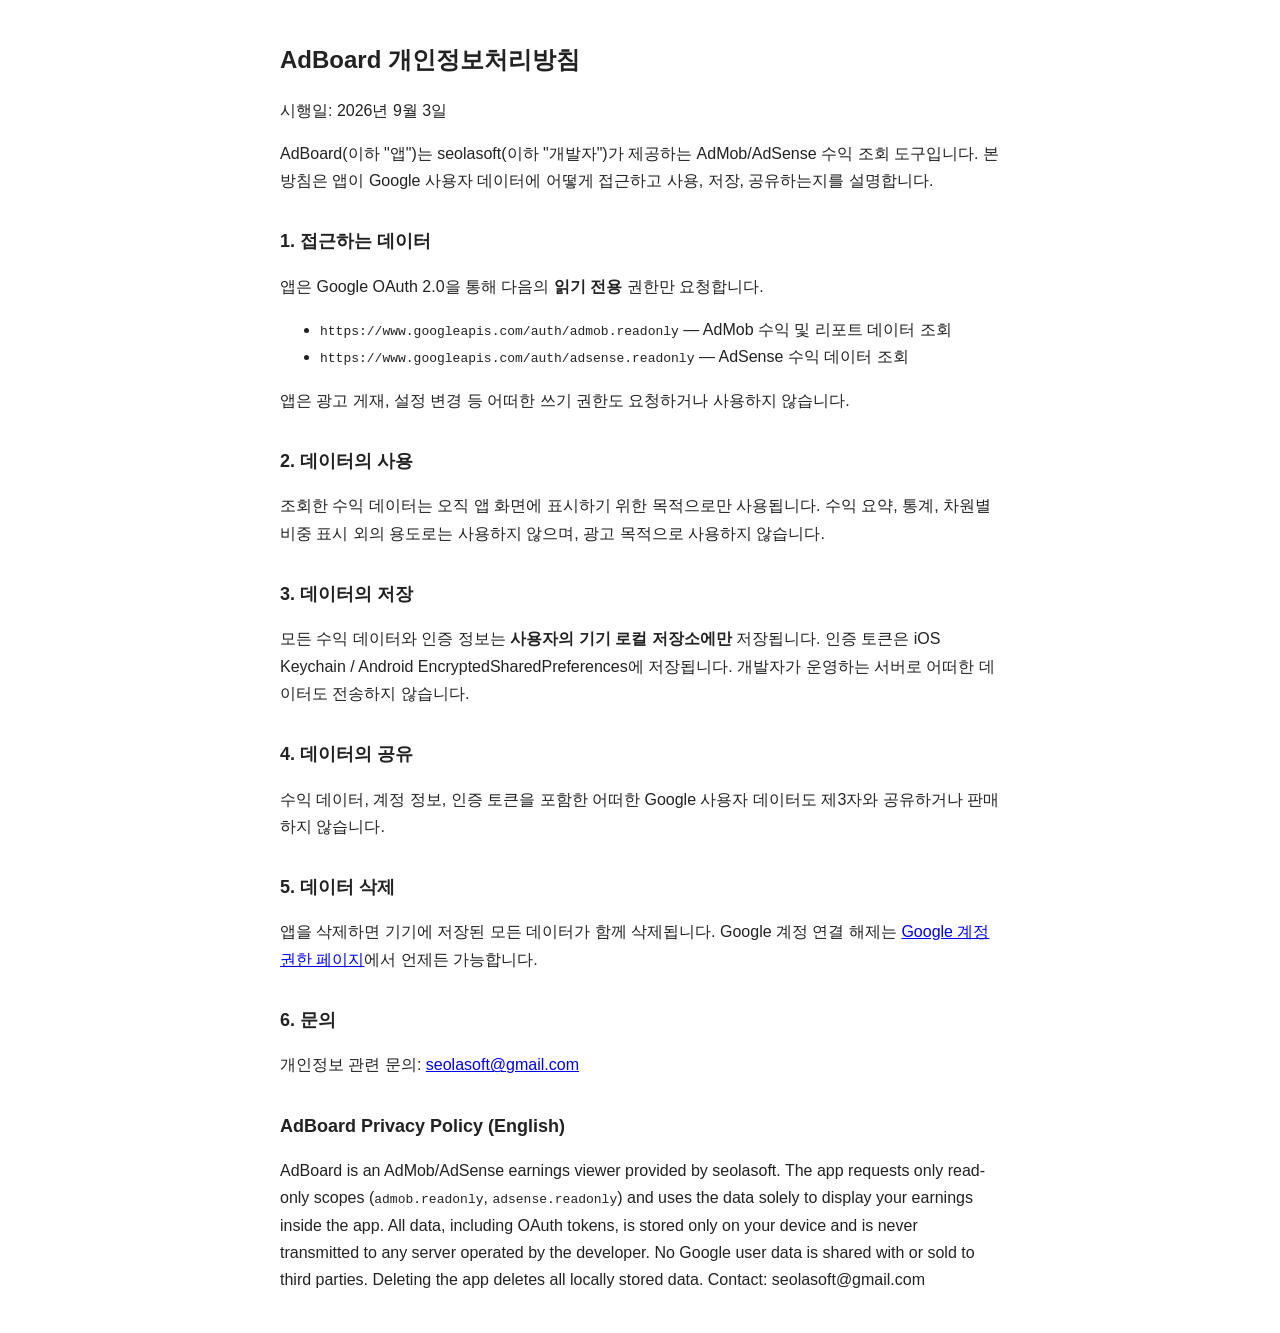
==== index.html @ 241811a0 "AdBoard privacy policy" ====
<!DOCTYPE html>
<html lang="ko">
<head>
<meta charset="utf-8">
<meta name="viewport" content="width=device-width, initial-scale=1">
<title>AdBoard 개인정보처리방침</title>
<style>body{max-width:720px;margin:40px auto;padding:0 20px;font-family:-apple-system,sans-serif;line-height:1.7;color:#222}h1{font-size:24px}h2{font-size:18px;margin-top:32px}</style>
</head>
<body>
<h1>AdBoard 개인정보처리방침</h1>
<p>시행일: 2026년 9월 3일</p>
<p>AdBoard(이하 "앱")는 seolasoft(이하 "개발자")가 제공하는 AdMob/AdSense 수익 조회 도구입니다. 본 방침은 앱이 Google 사용자 데이터에 어떻게 접근하고 사용, 저장, 공유하는지를 설명합니다.</p>

<h2>1. 접근하는 데이터</h2>
<p>앱은 Google OAuth 2.0을 통해 다음의 <strong>읽기 전용</strong> 권한만 요청합니다.</p>
<ul>
<li><code>https://www.googleapis.com/auth/admob.readonly</code> — AdMob 수익 및 리포트 데이터 조회</li>
<li><code>https://www.googleapis.com/auth/adsense.readonly</code> — AdSense 수익 데이터 조회</li>
</ul>
<p>앱은 광고 게재, 설정 변경 등 어떠한 쓰기 권한도 요청하거나 사용하지 않습니다.</p>

<h2>2. 데이터의 사용</h2>
<p>조회한 수익 데이터는 오직 앱 화면에 표시하기 위한 목적으로만 사용됩니다. 수익 요약, 통계, 차원별 비중 표시 외의 용도로는 사용하지 않으며, 광고 목적으로 사용하지 않습니다.</p>

<h2>3. 데이터의 저장</h2>
<p>모든 수익 데이터와 인증 정보는 <strong>사용자의 기기 로컬 저장소에만</strong> 저장됩니다. 인증 토큰은 iOS Keychain / Android EncryptedSharedPreferences에 저장됩니다. 개발자가 운영하는 서버로 어떠한 데이터도 전송하지 않습니다.</p>

<h2>4. 데이터의 공유</h2>
<p>수익 데이터, 계정 정보, 인증 토큰을 포함한 어떠한 Google 사용자 데이터도 제3자와 공유하거나 판매하지 않습니다.</p>

<h2>5. 데이터 삭제</h2>
<p>앱을 삭제하면 기기에 저장된 모든 데이터가 함께 삭제됩니다. Google 계정 연결 해제는 <a href="https://myaccount.google.com/permissions">Google 계정 권한 페이지</a>에서 언제든 가능합니다.</p>

<h2>6. 문의</h2>
<p>개인정보 관련 문의: <a href="mailto:seolasoft@gmail.com">seolasoft@gmail.com</a></p>

<h2>AdBoard Privacy Policy (English)</h2>
<p>AdBoard is an AdMob/AdSense earnings viewer provided by seolasoft. The app requests only read-only scopes (<code>admob.readonly</code>, <code>adsense.readonly</code>) and uses the data solely to display your earnings inside the app. All data, including OAuth tokens, is stored only on your device and is never transmitted to any server operated by the developer. No Google user data is shared with or sold to third parties. Deleting the app deletes all locally stored data. Contact: seolasoft@gmail.com</p>
</body>
</html>
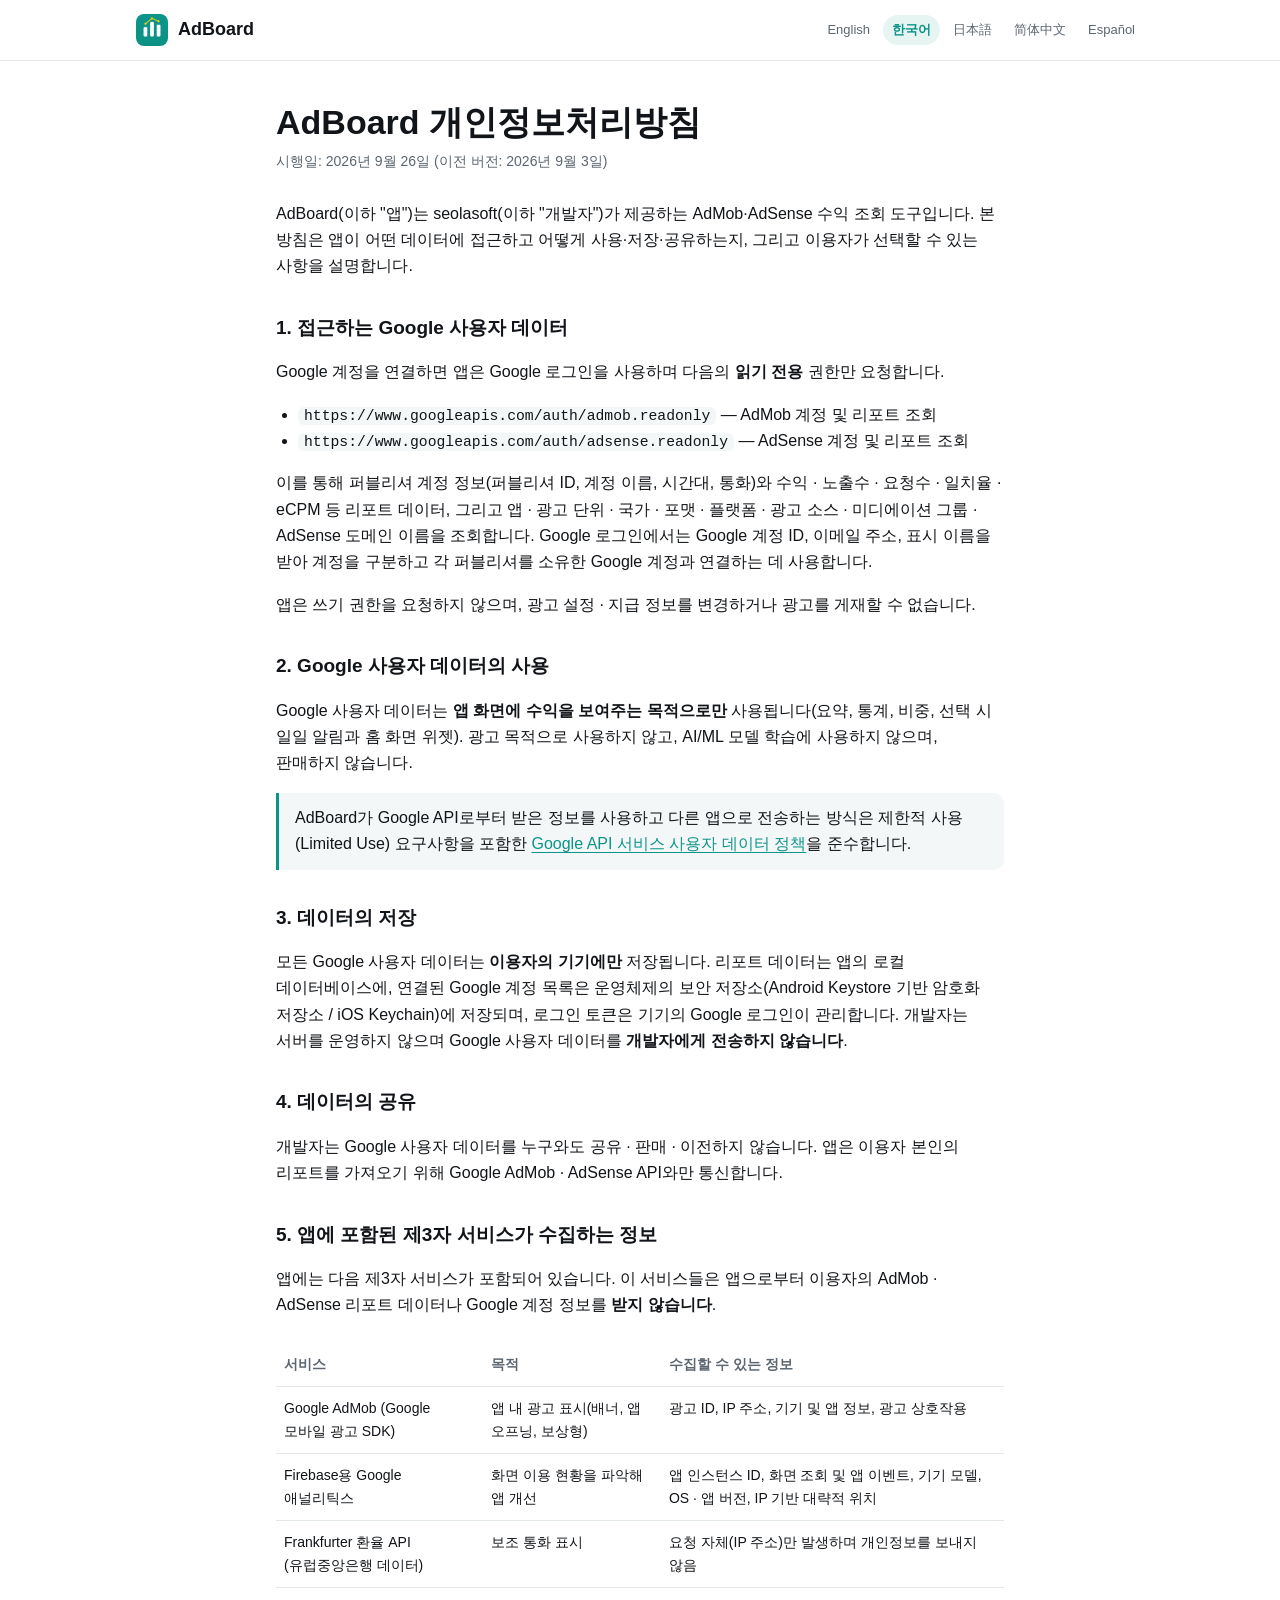
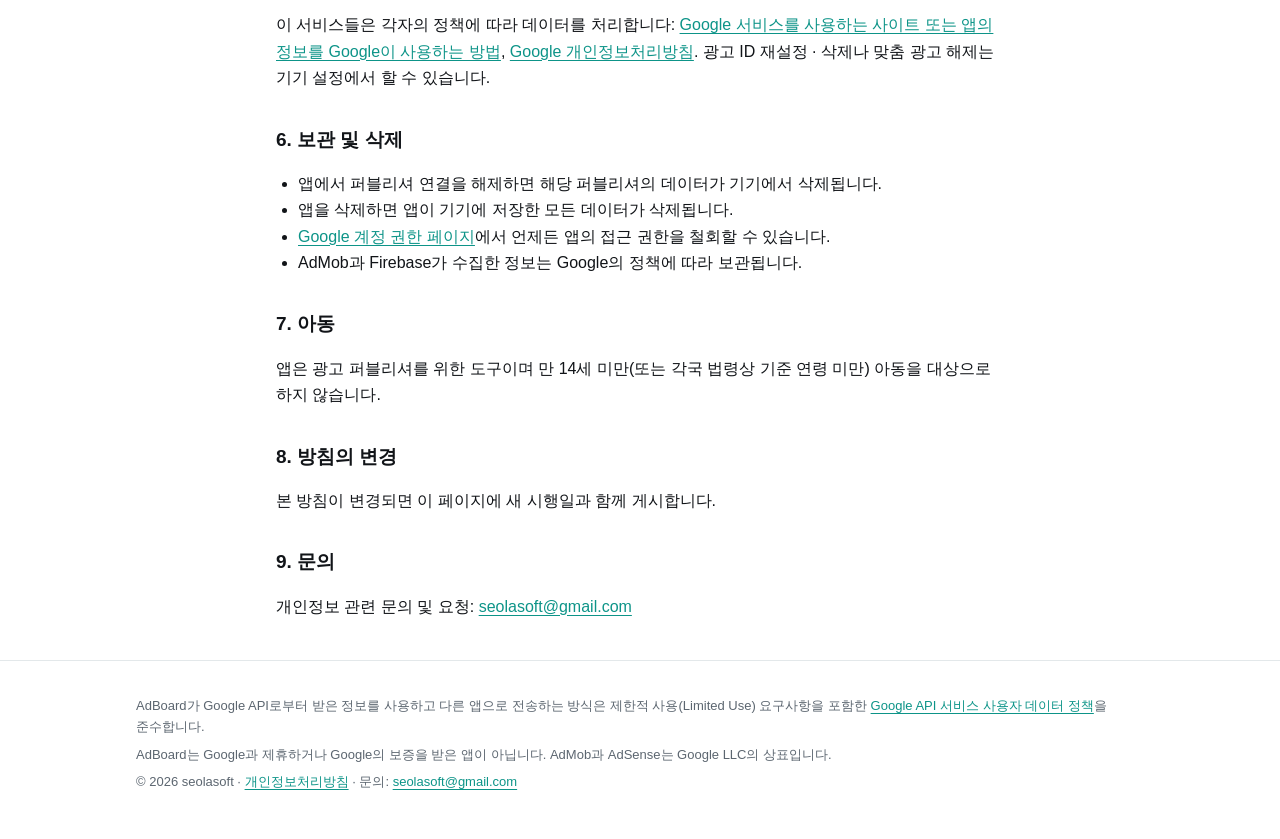
==== commit c13579d4: "5개 언어 앱 소개 페이지 추가 + 개인정보처리방침 갱신 - /<lang>/ 앱 소개 홈페이지(en/ko/ja/zh/es). OAuth 검증용 홈페이지는 /en/ - /<lang>" ====
--- a/index.html
+++ b/index.html
@@ -4,37 +4,28 @@
 <meta charset="utf-8">
 <meta name="viewport" content="width=device-width, initial-scale=1">
 <title>AdBoard 개인정보처리방침</title>
-<style>body{max-width:720px;margin:40px auto;padding:0 20px;font-family:-apple-system,sans-serif;line-height:1.7;color:#222}h1{font-size:24px}h2{font-size:18px;margin-top:32px}</style>
+<meta name="description" content="AdBoard(이하 &quot;앱&quot;)는 seolasoft(이하 &quot;개발자&quot;)가 제공하는 AdMob·AdSense 수익 조회 도구입니다. 본 방침은 앱이 어떤 데이터에 접근하고 어떻게 사용·저장·공유하는지, 그리고 이용자가 선택할 수 있는 사항을 설명합니다.">
+<link rel="canonical" href="https://blood8879.github.io/adboard-privacy/">
+<link rel="alternate" hreflang="en" href="https://blood8879.github.io/adboard-privacy/en/privacy.html"><link rel="alternate" hreflang="ko" href="https://blood8879.github.io/adboard-privacy/"><link rel="alternate" hreflang="ja" href="https://blood8879.github.io/adboard-privacy/ja/privacy.html"><link rel="alternate" hreflang="zh-Hans" href="https://blood8879.github.io/adboard-privacy/zh/privacy.html"><link rel="alternate" hreflang="es" href="https://blood8879.github.io/adboard-privacy/es/privacy.html"><link rel="alternate" hreflang="x-default" href="https://blood8879.github.io/adboard-privacy/en/privacy.html">
+<meta property="og:title" content="AdBoard 개인정보처리방침">
+<meta property="og:description" content="AdBoard(이하 &quot;앱&quot;)는 seolasoft(이하 &quot;개발자&quot;)가 제공하는 AdMob·AdSense 수익 조회 도구입니다. 본 방침은 앱이 어떤 데이터에 접근하고 어떻게 사용·저장·공유하는지, 그리고 이용자가 선택할 수 있는 사항을 설명합니다.">
+<meta property="og:image" content="https://blood8879.github.io/adboard-privacy/assets/icon-512.png">
+<meta name="theme-color" content="#0d9488">
+<link rel="icon" href="assets/icon-192.png">
+<link rel="stylesheet" href="assets/site.css">
 </head>
 <body>
+<header class="top"><div class="wrap"><a class="brand" href="ko/"><img src="assets/icon-192.png" alt="" width="32" height="32">AdBoard</a><nav class="langs" aria-label="Language"><a href="en/privacy.html" hreflang="en" lang="en">English</a><a href="./" hreflang="ko" lang="ko" aria-current="page">한국어</a><a href="ja/privacy.html" hreflang="ja" lang="ja">日本語</a><a href="zh/privacy.html" hreflang="zh-Hans" lang="zh-Hans">简体中文</a><a href="es/privacy.html" hreflang="es" lang="es">Español</a></nav></div></header>
+<main class="doc"><div class="wrap narrow">
 <h1>AdBoard 개인정보처리방침</h1>
-<p>시행일: 2026년 9월 3일</p>
-<p>AdBoard(이하 "앱")는 seolasoft(이하 "개발자")가 제공하는 AdMob/AdSense 수익 조회 도구입니다. 본 방침은 앱이 Google 사용자 데이터에 어떻게 접근하고 사용, 저장, 공유하는지를 설명합니다.</p>
-
-<h2>1. 접근하는 데이터</h2>
-<p>앱은 Google OAuth 2.0을 통해 다음의 <strong>읽기 전용</strong> 권한만 요청합니다.</p>
-<ul>
-<li><code>https://www.googleapis.com/auth/admob.readonly</code> — AdMob 수익 및 리포트 데이터 조회</li>
-<li><code>https://www.googleapis.com/auth/adsense.readonly</code> — AdSense 수익 데이터 조회</li>
-</ul>
-<p>앱은 광고 게재, 설정 변경 등 어떠한 쓰기 권한도 요청하거나 사용하지 않습니다.</p>
-
-<h2>2. 데이터의 사용</h2>
-<p>조회한 수익 데이터는 오직 앱 화면에 표시하기 위한 목적으로만 사용됩니다. 수익 요약, 통계, 차원별 비중 표시 외의 용도로는 사용하지 않으며, 광고 목적으로 사용하지 않습니다.</p>
-
-<h2>3. 데이터의 저장</h2>
-<p>모든 수익 데이터와 인증 정보는 <strong>사용자의 기기 로컬 저장소에만</strong> 저장됩니다. 인증 토큰은 iOS Keychain / Android EncryptedSharedPreferences에 저장됩니다. 개발자가 운영하는 서버로 어떠한 데이터도 전송하지 않습니다.</p>
-
-<h2>4. 데이터의 공유</h2>
-<p>수익 데이터, 계정 정보, 인증 토큰을 포함한 어떠한 Google 사용자 데이터도 제3자와 공유하거나 판매하지 않습니다.</p>
-
-<h2>5. 데이터 삭제</h2>
-<p>앱을 삭제하면 기기에 저장된 모든 데이터가 함께 삭제됩니다. Google 계정 연결 해제는 <a href="https://myaccount.google.com/permissions">Google 계정 권한 페이지</a>에서 언제든 가능합니다.</p>
-
-<h2>6. 문의</h2>
-<p>개인정보 관련 문의: <a href="mailto:seolasoft@gmail.com">seolasoft@gmail.com</a></p>
-
-<h2>AdBoard Privacy Policy (English)</h2>
-<p>AdBoard is an AdMob/AdSense earnings viewer provided by seolasoft. The app requests only read-only scopes (<code>admob.readonly</code>, <code>adsense.readonly</code>) and uses the data solely to display your earnings inside the app. All data, including OAuth tokens, is stored only on your device and is never transmitted to any server operated by the developer. No Google user data is shared with or sold to third parties. Deleting the app deletes all locally stored data. Contact: seolasoft@gmail.com</p>
+<p class="meta">시행일: 2026년 9월 26일 (이전 버전: 2026년 9월 3일)</p>
+<p>AdBoard(이하 "앱")는 seolasoft(이하 "개발자")가 제공하는 AdMob·AdSense 수익 조회 도구입니다. 본 방침은 앱이 어떤 데이터에 접근하고 어떻게 사용·저장·공유하는지, 그리고 이용자가 선택할 수 있는 사항을 설명합니다.</p>
+<h2>1. 접근하는 Google 사용자 데이터</h2><p>Google 계정을 연결하면 앱은 Google 로그인을 사용하며 다음의 <strong>읽기 전용</strong> 권한만 요청합니다.</p><ul><li><code>https://www.googleapis.com/auth/admob.readonly</code> — AdMob 계정 및 리포트 조회</li><li><code>https://www.googleapis.com/auth/adsense.readonly</code> — AdSense 계정 및 리포트 조회</li></ul><p>이를 통해 퍼블리셔 계정 정보(퍼블리셔 ID, 계정 이름, 시간대, 통화)와 수익 · 노출수 · 요청수 · 일치율 · eCPM 등 리포트 데이터, 그리고 앱 · 광고 단위 · 국가 · 포맷 · 플랫폼 · 광고 소스 · 미디에이션 그룹 · AdSense 도메인 이름을 조회합니다. Google 로그인에서는 Google 계정 ID, 이메일 주소, 표시 이름을 받아 계정을 구분하고 각 퍼블리셔를 소유한 Google 계정과 연결하는 데 사용합니다.</p><p>앱은 쓰기 권한을 요청하지 않으며, 광고 설정 · 지급 정보를 변경하거나 광고를 게재할 수 없습니다.</p><h2>2. Google 사용자 데이터의 사용</h2><p>Google 사용자 데이터는 <strong>앱 화면에 수익을 보여주는 목적으로만</strong> 사용됩니다(요약, 통계, 비중, 선택 시 일일 알림과 홈 화면 위젯). 광고 목적으로 사용하지 않고, AI/ML 모델 학습에 사용하지 않으며, 판매하지 않습니다.</p><p class="note">AdBoard가 Google API로부터 받은 정보를 사용하고 다른 앱으로 전송하는 방식은 제한적 사용(Limited Use) 요구사항을 포함한 <a href="https://developers.google.com/terms/api-services-user-data-policy">Google API 서비스 사용자 데이터 정책</a>을 준수합니다.</p><h2>3. 데이터의 저장</h2><p>모든 Google 사용자 데이터는 <strong>이용자의 기기에만</strong> 저장됩니다. 리포트 데이터는 앱의 로컬 데이터베이스에, 연결된 Google 계정 목록은 운영체제의 보안 저장소(Android Keystore 기반 암호화 저장소 / iOS Keychain)에 저장되며, 로그인 토큰은 기기의 Google 로그인이 관리합니다. 개발자는 서버를 운영하지 않으며 Google 사용자 데이터를 <strong>개발자에게 전송하지 않습니다</strong>.</p><h2>4. 데이터의 공유</h2><p>개발자는 Google 사용자 데이터를 누구와도 공유 · 판매 · 이전하지 않습니다. 앱은 이용자 본인의 리포트를 가져오기 위해 Google AdMob · AdSense API와만 통신합니다.</p><h2>5. 앱에 포함된 제3자 서비스가 수집하는 정보</h2><p>앱에는 다음 제3자 서비스가 포함되어 있습니다. 이 서비스들은 앱으로부터 이용자의 AdMob · AdSense 리포트 데이터나 Google 계정 정보를 <strong>받지 않습니다</strong>.</p><div class="table-scroll"><table><tr><th>서비스</th><th>목적</th><th>수집할 수 있는 정보</th></tr><tr><td>Google AdMob (Google 모바일 광고 SDK)</td><td>앱 내 광고 표시(배너, 앱 오프닝, 보상형)</td><td>광고 ID, IP 주소, 기기 및 앱 정보, 광고 상호작용</td></tr><tr><td>Firebase용 Google 애널리틱스</td><td>화면 이용 현황을 파악해 앱 개선</td><td>앱 인스턴스 ID, 화면 조회 및 앱 이벤트, 기기 모델, OS · 앱 버전, IP 기반 대략적 위치</td></tr><tr><td>Frankfurter 환율 API (유럽중앙은행 데이터)</td><td>보조 통화 표시</td><td>요청 자체(IP 주소)만 발생하며 개인정보를 보내지 않음</td></tr></table></div><p>이 서비스들은 각자의 정책에 따라 데이터를 처리합니다: <a href="https://policies.google.com/technologies/partner-sites">Google 서비스를 사용하는 사이트 또는 앱의 정보를 Google이 사용하는 방법</a>, <a href="https://policies.google.com/privacy">Google 개인정보처리방침</a>. 광고 ID 재설정 · 삭제나 맞춤 광고 해제는 기기 설정에서 할 수 있습니다.</p><h2>6. 보관 및 삭제</h2><ul><li>앱에서 퍼블리셔 연결을 해제하면 해당 퍼블리셔의 데이터가 기기에서 삭제됩니다.</li><li>앱을 삭제하면 앱이 기기에 저장한 모든 데이터가 삭제됩니다.</li><li><a href="https://myaccount.google.com/permissions">Google 계정 권한 페이지</a>에서 언제든 앱의 접근 권한을 철회할 수 있습니다.</li><li>AdMob과 Firebase가 수집한 정보는 Google의 정책에 따라 보관됩니다.</li></ul><h2>7. 아동</h2><p>앱은 광고 퍼블리셔를 위한 도구이며 만 14세 미만(또는 각국 법령상 기준 연령 미만) 아동을 대상으로 하지 않습니다.</p><h2>8. 방침의 변경</h2><p>본 방침이 변경되면 이 페이지에 새 시행일과 함께 게시합니다.</p><h2>9. 문의</h2><p>개인정보 관련 문의 및 요청: <a href="mailto:seolasoft@gmail.com">seolasoft@gmail.com</a></p>
+</div></main>
+<footer><div class="wrap">
+<p>AdBoard가 Google API로부터 받은 정보를 사용하고 다른 앱으로 전송하는 방식은 제한적 사용(Limited Use) 요구사항을 포함한 <a href="https://developers.google.com/terms/api-services-user-data-policy">Google API 서비스 사용자 데이터 정책</a>을 준수합니다.</p>
+<p>AdBoard는 Google과 제휴하거나 Google의 보증을 받은 앱이 아닙니다. AdMob과 AdSense는 Google LLC의 상표입니다.</p>
+<p>© 2026 seolasoft · <a href="./">개인정보처리방침</a> · 문의: <a href="mailto:seolasoft@gmail.com">seolasoft@gmail.com</a></p>
+</div></footer>
 </body>
 </html>
--- a/assets/site.css
+++ b/assets/site.css
@@ -0,0 +1,138 @@
+/* AdBoard 소개·개인정보처리방침 공용 스타일. _build/build.py가 만든 페이지들이 쓴다. */
+:root {
+  --bg: #ffffff;
+  --bg-soft: #f4f7f7;
+  --card: #f2f2f7;
+  --text: #111418;
+  --text-2: #5c6670;
+  --line: #e3e8ea;
+  --brand: #0d9488;
+  --brand-ink: #ffffff;
+  --brand-soft: #e6f4f2;
+  --up: #1f9d4c;
+  --down: #d14343;
+  --amber: #e08600;
+  --blue: #0a6fd8;
+  --radius: 18px;
+  --shadow: 0 1px 2px rgba(17, 20, 24, .06), 0 8px 28px rgba(17, 20, 24, .08);
+  color-scheme: light;
+}
+@media (prefers-color-scheme: dark) {
+  :root:not([data-theme="light"]) {
+    --bg: #0f1214;
+    --bg-soft: #161b1e;
+    --card: #1d2327;
+    --text: #eef2f4;
+    --text-2: #9aa6ae;
+    --line: #283036;
+    --brand: #2dd4bf;
+    --brand-ink: #062a26;
+    --brand-soft: #123330;
+    --up: #4ade80;
+    --down: #f87171;
+    --amber: #fbbf24;
+    --blue: #60a5fa;
+    --shadow: 0 1px 2px rgba(0, 0, 0, .4), 0 8px 28px rgba(0, 0, 0, .35);
+    color-scheme: dark;
+  }
+}
+
+* { box-sizing: border-box; }
+html { -webkit-text-size-adjust: 100%; }
+body {
+  margin: 0;
+  background: var(--bg);
+  color: var(--text);
+  font: 16px/1.65 -apple-system, BlinkMacSystemFont, "Segoe UI", Roboto, "Noto Sans",
+    "Apple SD Gothic Neo", "Noto Sans KR", "Hiragino Sans", "Noto Sans JP",
+    "PingFang SC", "Noto Sans SC", sans-serif;
+}
+a { color: var(--brand); text-underline-offset: 3px; }
+code { font-size: .92em; background: var(--bg-soft); padding: 1px 6px; border-radius: 6px; overflow-wrap: anywhere; }
+
+.wrap { max-width: 1040px; margin: 0 auto; padding: 0 16px; }
+.narrow { max-width: 760px; }
+
+/* 상단 바 */
+.top { border-bottom: 1px solid var(--line); }
+.top .wrap { display: flex; align-items: center; gap: 12px; min-height: 60px; flex-wrap: wrap; padding-top: 8px; padding-bottom: 8px; }
+.brand { display: flex; align-items: center; gap: 10px; color: var(--text); text-decoration: none; font-weight: 700; font-size: 18px; }
+.brand img { width: 32px; height: 32px; border-radius: 8px; }
+.langs { margin-left: auto; display: flex; flex-wrap: wrap; gap: 4px; }
+.langs a { font-size: 13px; color: var(--text-2); text-decoration: none; padding: 4px 9px; border-radius: 999px; }
+.langs a:hover { background: var(--bg-soft); }
+.langs a[aria-current="page"] { background: var(--brand-soft); color: var(--brand); font-weight: 600; }
+
+/* 히어로 */
+.hero { padding: 56px 0 40px; background: linear-gradient(180deg, var(--brand-soft), var(--bg) 70%); }
+.hero .wrap { display: grid; grid-template-columns: 1.1fr .9fr; gap: 40px; align-items: center; }
+.eyebrow { display: inline-block; font-size: 13px; font-weight: 600; color: var(--brand); letter-spacing: .02em; margin-bottom: 10px; }
+.hero h1 { font-size: clamp(30px, 5vw, 46px); line-height: 1.18; margin: 0 0 16px; letter-spacing: -.01em; word-break: keep-all; }
+.hero p.lead { font-size: 18px; color: var(--text-2); margin: 0 0 24px; word-break: keep-all; }
+.cta { display: inline-flex; align-items: center; gap: 10px; background: var(--brand); color: var(--brand-ink); text-decoration: none; font-weight: 600; padding: 13px 22px; border-radius: 14px; box-shadow: var(--shadow); }
+.cta:hover { filter: brightness(1.05); }
+.cta svg { width: 20px; height: 20px; }
+.sub-cta { display: block; margin-top: 12px; font-size: 13px; color: var(--text-2); }
+
+/* 앱 화면 목업 — 실제 앱 카드 모양을 본뜬 예시다(수치는 예시). */
+.phone { justify-self: center; width: min(320px, 100%); background: var(--bg); border: 1px solid var(--line); border-radius: 34px; padding: 18px 14px 20px; box-shadow: var(--shadow); }
+.phone .ph-title { font-size: 20px; font-weight: 700; margin: 2px 6px 12px; }
+.mcard { background: var(--card); border-radius: 16px; padding: 12px 14px; margin-bottom: 10px; }
+.mcard .row { display: flex; justify-content: space-between; align-items: baseline; gap: 8px; }
+.mcard .k { font-size: 13px; font-weight: 600; }
+.mcard .c { font-size: 11px; color: var(--text-2); white-space: nowrap; overflow: hidden; text-overflow: ellipsis; }
+.mcard .v { font-size: 26px; font-weight: 700; letter-spacing: -.01em; font-variant-numeric: tabular-nums; margin-top: 2px; }
+.mcard .d { font-size: 12px; font-weight: 600; }
+.mcard .spark { display: block; width: 100%; height: 34px; margin-top: 4px; }
+.k.amber { color: var(--amber); } .k.green { color: var(--up); } .k.blue { color: var(--blue); }
+.d.up { color: var(--up); } .d.down { color: var(--down); }
+.bar { display: flex; height: 10px; border-radius: 6px; overflow: hidden; margin: 8px 0 6px; }
+.bar span { display: block; }
+.legend { display: flex; flex-wrap: wrap; gap: 4px 12px; font-size: 11px; color: var(--text-2); }
+.legend i { display: inline-block; width: 8px; height: 8px; border-radius: 50%; margin-right: 5px; vertical-align: 1px; }
+.mock-note { text-align: center; font-size: 11px; color: var(--text-2); margin: 8px 0 0; }
+
+/* 섹션 */
+section { padding: 48px 0; }
+section h2 { font-size: clamp(22px, 3.4vw, 30px); margin: 0 0 8px; word-break: keep-all; }
+section .intro { color: var(--text-2); margin: 0 0 28px; word-break: keep-all; }
+.grid { display: grid; grid-template-columns: repeat(3, 1fr); gap: 16px; }
+.feat { background: var(--bg-soft); border: 1px solid var(--line); border-radius: var(--radius); padding: 20px; }
+.feat .ico { width: 40px; height: 40px; border-radius: 12px; background: var(--brand-soft); color: var(--brand); display: grid; place-items: center; margin-bottom: 12px; }
+.feat .ico svg { width: 22px; height: 22px; }
+.feat h3 { font-size: 17px; margin: 0 0 6px; word-break: keep-all; }
+.feat p { margin: 0; font-size: 15px; color: var(--text-2); word-break: keep-all; }
+
+.privacy-box { background: var(--brand-soft); border-radius: var(--radius); padding: 28px; }
+.privacy-box ul { margin: 0 0 16px; padding-left: 20px; }
+.privacy-box li { margin: 6px 0; word-break: keep-all; }
+
+.langs-list { display: flex; flex-wrap: wrap; gap: 8px; margin: 0; padding: 0; list-style: none; }
+.langs-list li { background: var(--bg-soft); border: 1px solid var(--line); border-radius: 999px; padding: 6px 14px; font-size: 14px; }
+
+footer { border-top: 1px solid var(--line); padding: 28px 0 40px; font-size: 13px; color: var(--text-2); }
+footer p { margin: 6px 0; word-break: keep-all; }
+
+/* 개인정보처리방침 본문 */
+.doc { padding: 40px 0 24px; }
+.doc h1 { font-size: clamp(26px, 4vw, 34px); line-height: 1.25; margin: 0 0 6px; word-break: keep-all; }
+.doc .meta { color: var(--text-2); margin: 0 0 28px; font-size: 14px; }
+.doc h2 { font-size: 19px; margin: 32px 0 8px; word-break: keep-all; }
+.doc p, .doc li { word-break: keep-all; }
+.doc ul { padding-left: 22px; }
+.doc .note { background: var(--bg-soft); border-left: 3px solid var(--brand); padding: 12px 16px; border-radius: 0 10px 10px 0; }
+.doc table { width: 100%; border-collapse: collapse; font-size: 14px; margin: 8px 0; }
+.doc th, .doc td { text-align: left; vertical-align: top; border-bottom: 1px solid var(--line); padding: 10px 8px; word-break: keep-all; }
+.doc th { color: var(--text-2); font-weight: 600; }
+.table-scroll { overflow-x: auto; }
+
+@media (max-width: 860px) {
+  .hero .wrap { grid-template-columns: 1fr; }
+  .grid { grid-template-columns: repeat(2, 1fr); }
+}
+@media (max-width: 560px) {
+  .hero { padding-top: 36px; }
+  .grid { grid-template-columns: 1fr; }
+  .langs { margin-left: 0; width: 100%; }
+  .privacy-box { padding: 20px; }
+}
